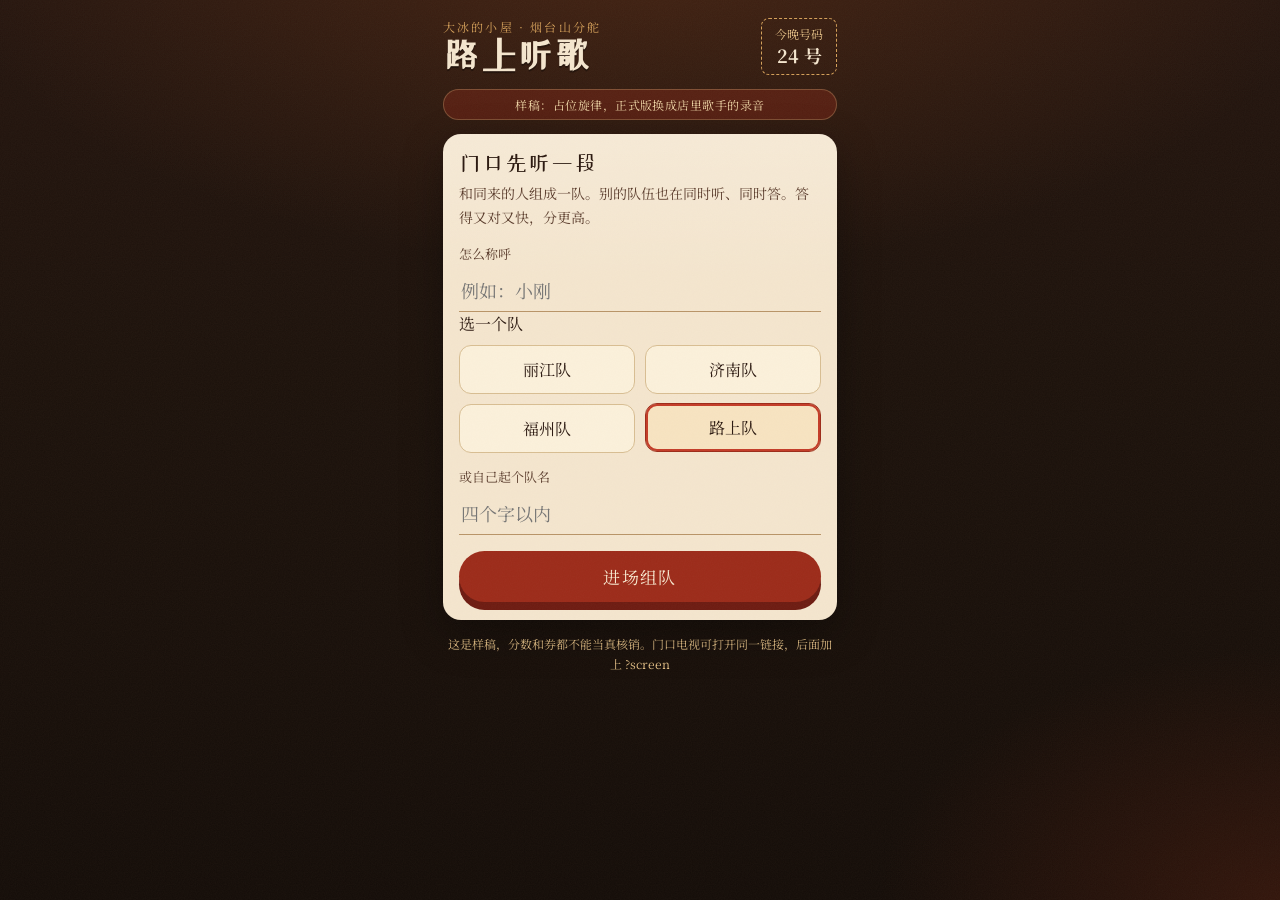
==== listen-sample/index.html @ 8f133578 "Add 路上听歌 queue-game sample at /listen-sample/ Clickable prototype only. Does not change published ga" ====
<!DOCTYPE html>
<html lang="zh-CN">
<head>
  <meta charset="UTF-8" />
  <meta name="viewport" content="width=device-width, initial-scale=1, viewport-fit=cover" />
  <meta name="theme-color" content="#1c120c" />
  <title>路上听歌 · 大冰的小屋烟台山分舵（样稿）</title>
  <link rel="preconnect" href="https://fonts.googleapis.com" />
  <link rel="preconnect" href="https://fonts.gstatic.com" crossorigin />
  <link href="https://fonts.googleapis.com/css2?family=Ma+Shan+Zheng&family=Noto+Serif+SC:wght@400;600;700&family=ZCOOL+XiaoWei&display=swap" rel="stylesheet" />
  <link rel="stylesheet" href="styles.css" />
</head>
<body>
  <div class="grain" aria-hidden="true"></div>
  <div id="app"></div>
  <script src="app.js"></script>
</body>
</html>
---- listen-sample/styles.css ----
:root {
  --bg: #1c120c;
  --bg-2: #2b1a12;
  --paper: #f4e6cf;
  --paper-2: #ead6b3;
  --ink: #2a1810;
  --ink-soft: #5b3d2e;
  --red: #9c2b1a;
  --seal: #c43c28;
  --gold: #d4a05a;
  --amber: #e8c48a;
  --line: #c9b089;
  --good: #2f6b45;
  --shadow: 0 14px 40px rgba(0, 0, 0, 0.35);
  --font: "Noto Serif SC", "Noto Serif CJK SC", "Songti SC", serif;
  --display: "ZCOOL XiaoWei", "Noto Serif SC", serif;
  --brush: "Ma Shan Zheng", "ZCOOL XiaoWei", cursive;
}

* { box-sizing: border-box; margin: 0; padding: 0; }

html, body {
  min-height: 100%;
  background: var(--bg);
  color: var(--paper);
  font-family: var(--font);
  -webkit-font-smoothing: antialiased;
}

body {
  min-height: 100dvh;
  background:
    radial-gradient(1200px 600px at 50% -10%, rgba(196, 92, 38, 0.22), transparent 60%),
    radial-gradient(800px 500px at 100% 100%, rgba(80, 30, 16, 0.5), transparent 50%),
    linear-gradient(180deg, #24150f 0%, #1c120c 40%, #140d09 100%);
}

.grain {
  pointer-events: none;
  position: fixed;
  inset: 0;
  z-index: 8;
  opacity: 0.08;
  background-image: url("data:image/svg+xml;utf8,<svg xmlns='http://www.w3.org/2000/svg' width='180' height='180'><filter id='n'><feTurbulence type='fractalNoise' baseFrequency='0.85' numOctaves='2' stitchTiles='stitch'/><feColorMatrix values='0 0 0 0 0.7  0 0 0 0 0.5  0 0 0 0 0.3  0 0 0 0.55 0'/></filter><rect width='100%' height='100%' filter='url(%23n)'/></svg>");
}

#app { position: relative; z-index: 1; }

button, input { font-family: inherit; }

button {
  cursor: pointer;
  border: 0;
  color: inherit;
  background: none;
}

button:disabled { cursor: default; opacity: 0.55; }

.sample-banner {
  display: flex;
  align-items: center;
  justify-content: center;
  gap: 8px;
  text-align: center;
  font-size: 12px;
  letter-spacing: 0.04em;
  color: #f0d7a8;
  background: rgba(156, 43, 26, 0.35);
  border: 1px solid rgba(232, 196, 138, 0.28);
  border-radius: 999px;
  padding: 6px 12px;
  line-height: 1.45;
}

/* ---------- phone shell ---------- */
.phone-shell {
  width: min(430px, 100%);
  margin: 0 auto;
  min-height: 100dvh;
  padding: 18px 18px calc(24px + env(safe-area-inset-bottom));
  display: flex;
  flex-direction: column;
  gap: 14px;
}

.topbar {
  display: flex;
  align-items: flex-start;
  justify-content: space-between;
  gap: 12px;
}

.brand-kicker {
  font-size: 12px;
  letter-spacing: 0.18em;
  color: var(--gold);
  text-transform: none;
}

.brand-title {
  font-family: var(--display);
  font-size: 36px;
  line-height: 1.1;
  color: var(--paper);
  text-shadow: 0 2px 0 rgba(0,0,0,0.35);
}

.queue-pill {
  flex: 0 0 auto;
  border: 1px dashed var(--gold);
  color: var(--amber);
  border-radius: 8px;
  padding: 6px 10px;
  font-size: 12px;
  text-align: center;
  min-width: 76px;
}

.queue-pill strong {
  display: block;
  font-size: 18px;
  font-weight: 700;
  color: var(--paper);
}

.paper {
  background:
    linear-gradient(180deg, rgba(255,255,255,0.18), transparent 30%),
    var(--paper);
  color: var(--ink);
  border-radius: 18px;
  padding: 18px 16px;
  box-shadow: var(--shadow);
  position: relative;
}

.paper h2 {
  font-family: var(--display);
  font-size: 22px;
  font-weight: 400;
  margin-bottom: 8px;
}

.muted { color: var(--ink-soft); font-size: 14px; line-height: 1.7; }

label.field {
  display: block;
  margin-top: 14px;
  font-size: 13px;
  color: var(--ink-soft);
}

input[type="text"] {
  width: 100%;
  margin-top: 6px;
  border: 0;
  border-bottom: 1px solid #b89468;
  background: transparent;
  color: var(--ink);
  font-size: 18px;
  padding: 8px 2px;
  outline: none;
}

.team-grid {
  display: grid;
  grid-template-columns: 1fr 1fr;
  gap: 10px;
  margin-top: 10px;
}

.team-chip {
  appearance: none;
  background: #fbf1dc;
  border: 1px solid #d8be93;
  border-radius: 12px;
  padding: 12px 8px;
  color: var(--ink);
  font-size: 16px;
  transition: 0.15s transform, 0.15s box-shadow, 0.15s border-color;
}

.team-chip.selected {
  border-color: var(--red);
  box-shadow: inset 0 0 0 2px var(--seal);
  background: #f7e4c2;
  transform: translateY(-1px);
}

.btn-main {
  width: 100%;
  margin-top: 16px;
  background: var(--red);
  color: #f8ead2;
  border-radius: 999px;
  padding: 13px 18px;
  font-size: 17px;
  letter-spacing: 0.08em;
  box-shadow: 0 8px 0 #6d1b12;
}

.btn-main:active { transform: translateY(2px); box-shadow: 0 6px 0 #6d1b12; }

.btn-ghost {
  width: 100%;
  margin-top: 8px;
  color: var(--ink-soft);
  padding: 10px;
  font-size: 14px;
  text-decoration: underline;
  text-underline-offset: 3px;
}

.called-btn {
  position: sticky;
  bottom: 0;
  width: 100%;
  background: transparent;
  color: var(--amber);
  border: 1px solid rgba(232, 196, 138, 0.45);
  border-radius: 999px;
  padding: 11px 16px;
  font-size: 15px;
  letter-spacing: 0.12em;
  backdrop-filter: blur(8px);
  background: rgba(28, 18, 12, 0.65);
}

/* lobby */
.team-row {
  display: flex;
  align-items: center;
  justify-content: space-between;
  padding: 10px 0;
  border-bottom: 1px dashed #d8be93;
  font-size: 16px;
}
.team-row:last-child { border-bottom: 0; }
.tag {
  font-size: 11px;
  letter-spacing: 0.08em;
  border: 1px solid currentColor;
  border-radius: 999px;
  padding: 2px 8px;
}
.tag.me { color: var(--red); }
.tag.bot { color: var(--ink-soft); }

/* question */
.round-meta {
  display: flex;
  align-items: center;
  justify-content: space-between;
  color: var(--amber);
  font-size: 14px;
}

.timer-wrap {
  display: flex;
  flex-direction: column;
  align-items: center;
  gap: 8px;
  margin: 6px 0 4px;
}

.timer {
  width: 92px;
  height: 92px;
  position: relative;
}
.timer svg { width: 100%; height: 100%; transform: rotate(-90deg); }
.timer .num {
  position: absolute;
  inset: 0;
  display: grid;
  place-items: center;
  font-family: var(--display);
  font-size: 32px;
  color: var(--paper);
}

.listen-card {
  text-align: center;
  padding: 16px 12px 14px;
}

.eq {
  height: 36px;
  display: flex;
  align-items: flex-end;
  justify-content: center;
  gap: 4px;
  margin: 8px 0 10px;
}
.eq span {
  width: 4px;
  height: 8px;
  background: var(--red);
  border-radius: 2px;
  transform-origin: bottom;
}
.eq.playing span { animation: bounce 0.9s ease-in-out infinite; }
.eq.playing span:nth-child(2) { animation-delay: 0.1s; }
.eq.playing span:nth-child(3) { animation-delay: 0.18s; }
.eq.playing span:nth-child(4) { animation-delay: 0.05s; }
.eq.playing span:nth-child(5) { animation-delay: 0.22s; }
.eq.playing span:nth-child(6) { animation-delay: 0.12s; }
.eq.playing span:nth-child(7) { animation-delay: 0.28s; }
@keyframes bounce {
  0%, 100% { height: 8px; }
  50% { height: 28px; }
}

.btn-play {
  background: #2a1810;
  color: var(--paper);
  border-radius: 999px;
  padding: 8px 18px;
  font-size: 14px;
}

.options {
  display: grid;
  gap: 10px;
}

.option {
  text-align: left;
  background: var(--paper);
  color: var(--ink);
  border-radius: 14px;
  padding: 13px 14px;
  font-size: 17px;
  line-height: 1.4;
  border: 1px solid transparent;
  box-shadow: 0 6px 0 rgba(0,0,0,0.18);
}

.option:active { transform: translateY(2px); box-shadow: 0 4px 0 rgba(0,0,0,0.18); }
.option.picked { border-color: var(--gold); box-shadow: inset 0 0 0 2px var(--gold), 0 6px 0 rgba(0,0,0,0.18); }
.option.correct { background: #e4f0e4; border-color: var(--good); }
.option.wrong { background: #f6ddd6; border-color: var(--seal); }

.mini-board {
  display: grid;
  grid-template-columns: 1fr 1fr;
  gap: 8px 12px;
  font-size: 13px;
  color: var(--amber);
}
.mini-board b { color: var(--paper); font-weight: 600; }
.mini-board .is-me b { color: #ffe7b0; }

.gain {
  font-family: var(--display);
  color: var(--gold);
  font-size: 28px;
  text-align: center;
}

/* results / coupon */
.rank-list { display: flex; flex-direction: column; gap: 8px; margin-top: 8px; }
.rank-item {
  display: grid;
  grid-template-columns: 36px 1fr auto;
  gap: 8px;
  align-items: center;
  padding: 8px 4px;
  border-bottom: 1px dashed #d8be93;
}
.rank-item .pos {
  font-family: var(--brush);
  font-size: 28px;
  color: var(--red);
  text-align: center;
}

.coupon {
  margin-top: 4px;
  border: 2px dashed #b24332;
  background:
    repeating-linear-gradient(-45deg, transparent, transparent 8px, rgba(156,43,26,0.04) 8px, rgba(156,43,26,0.04) 16px),
    #fbf1dc;
  border-radius: 16px;
  padding: 16px 14px 14px;
  text-align: center;
  position: relative;
  overflow: hidden;
}
.coupon .shop {
  letter-spacing: 0.2em;
  font-size: 12px;
  color: var(--red);
}
.coupon h3 {
  font-family: var(--brush);
  font-size: 34px;
  color: var(--red);
  margin: 4px 0 8px;
}
.coupon .gift {
  font-size: 16px;
  color: var(--ink);
  line-height: 1.8;
  padding-right: 70px;
}
.seal {
  position: absolute;
  right: 10px;
  top: 58px;
  width: 64px;
  height: 64px;
  border: 3px solid var(--seal);
  color: var(--seal);
  border-radius: 50%;
  display: grid;
  place-items: center;
  font-family: var(--brush);
  font-size: 22px;
  transform: rotate(-18deg);
  opacity: 0.9;
  background: rgba(255,255,255,0.2);
}

.fine-print { font-size: 12px; color: var(--ink-soft); margin-top: 8px; }

/* ---------- called ---------- */
.called-hero {
  text-align: center;
  padding: 24px 10px 8px;
}
.called-hero .no {
  font-family: var(--display);
  font-size: 64px;
  color: #ffe7b0;
  line-height: 1;
}
.called-hero p { color: var(--amber); margin-top: 8px; font-size: 16px; }

/* ---------- big screen ---------- */
body.screen-mode { overflow: hidden; }
.screen {
  min-height: 100dvh;
  padding: 28px 40px 32px;
  display: grid;
  grid-template-rows: auto auto 1fr auto;
  gap: 16px;
}
.screen-head {
  display: flex;
  justify-content: space-between;
  align-items: flex-end;
  gap: 20px;
}
.screen-head h1 {
  font-family: var(--display);
  font-size: clamp(40px, 6vw, 72px);
  line-height: 0.95;
}
.screen-now {
  text-align: center;
  color: var(--amber);
  font-size: clamp(20px, 2.6vw, 32px);
}
.screen-now .big {
  display: block;
  margin-top: 6px;
  color: var(--paper);
  font-family: var(--display);
  font-size: clamp(28px, 4vw, 48px);
}
.bars { display: flex; flex-direction: column; justify-content: center; gap: 14px; }
.bar-row { display: grid; grid-template-columns: 140px 1fr 110px; gap: 16px; align-items: center; }
.bar-row .name { font-size: 24px; }
.bar-row .name.me { color: #ffe7b0; }
.bar-track {
  height: 28px;
  background: rgba(255,255,255,0.06);
  border: 1px solid rgba(232, 196, 138, 0.2);
  border-radius: 999px;
  overflow: hidden;
}
.bar-fill {
  height: 100%;
  width: 0;
  background: linear-gradient(90deg, #9c2b1a, #d4a05a);
  border-radius: 999px;
  transition: width 0.6s ease;
}
.bar-row .pts { font-family: var(--display); font-size: 28px; text-align: right; color: var(--gold); }
.screen-foot {
  display: flex;
  justify-content: space-between;
  align-items: center;
  color: var(--amber);
  font-size: 15px;
  gap: 16px;
}

.idle-actions { text-align: center; margin-top: 18px; }
.idle-actions .btn-main { max-width: 280px; margin-left: auto; margin-right: auto; }

@media (max-width: 720px) {
  .screen { padding: 16px 16px 20px; }
  .bar-row { grid-template-columns: 86px 1fr 64px; gap: 8px; }
  .bar-row .name { font-size: 16px; }
  .bar-row .pts { font-size: 18px; }
  .screen-head h1 { font-size: 36px; }
}
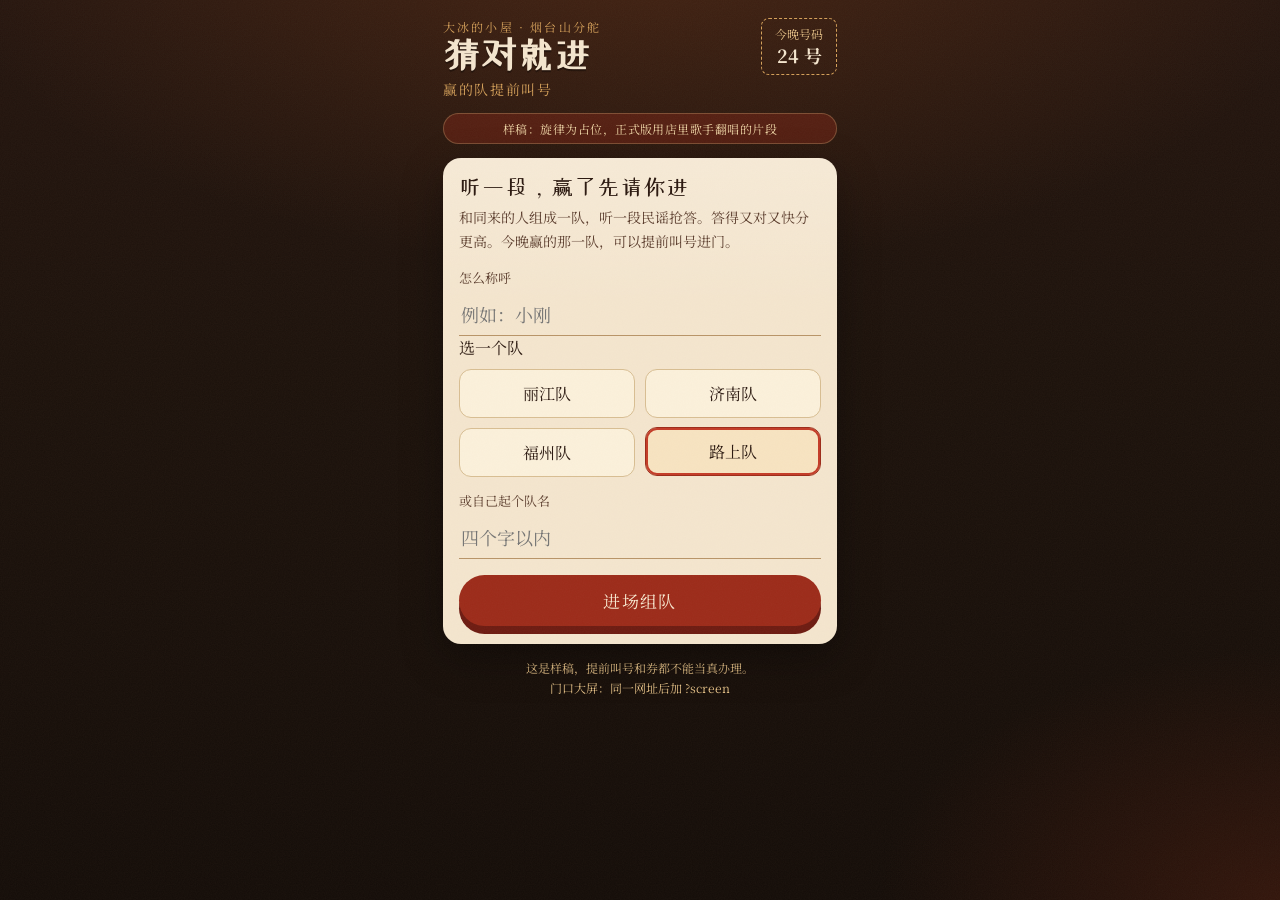
==== commit fdfb92c3: "Update listen-sample: rename to 猜对就进, use well-known folk songs Winning team prize is early call (提前" ====
--- a/listen-sample/index.html
+++ b/listen-sample/index.html
@@ -4,7 +4,7 @@
   <meta charset="UTF-8" />
   <meta name="viewport" content="width=device-width, initial-scale=1, viewport-fit=cover" />
   <meta name="theme-color" content="#1c120c" />
-  <title>路上听歌 · 大冰的小屋烟台山分舵（样稿）</title>
+  <title>猜对就进 · 赢的队提前叫号 · 大冰的小屋烟台山分舵（样稿）</title>
   <link rel="preconnect" href="https://fonts.googleapis.com" />
   <link rel="preconnect" href="https://fonts.gstatic.com" crossorigin />
   <link href="https://fonts.googleapis.com/css2?family=Ma+Shan+Zheng&family=Noto+Serif+SC:wght@400;600;700&family=ZCOOL+XiaoWei&display=swap" rel="stylesheet" />
--- a/listen-sample/styles.css
+++ b/listen-sample/styles.css
@@ -105,6 +105,12 @@
   color: var(--paper);
   text-shadow: 0 2px 0 rgba(0,0,0,0.35);
 }
+.brand-sub {
+  margin-top: 4px;
+  font-size: 14px;
+  letter-spacing: 0.12em;
+  color: var(--gold);
+}
 
 .queue-pill {
   flex: 0 0 auto;
@@ -280,6 +286,12 @@
   color: var(--paper);
 }
 
+.hint {
+  margin-top: 8px;
+  font-size: 14px;
+  color: var(--ink-soft);
+  letter-spacing: 0.04em;
+}
 .listen-card {
   text-align: center;
   padding: 16px 12px 14px;
@@ -388,6 +400,39 @@
   position: relative;
   overflow: hidden;
 }
+.early-prize {
+  background: #9c2b1a;
+  color: #f8ead2;
+  border-radius: 14px;
+  padding: 12px 14px;
+  text-align: center;
+  letter-spacing: 0.08em;
+  font-size: 16px;
+  line-height: 1.5;
+}
+.early-prize strong {
+  display: block;
+  font-family: var(--display);
+  font-size: 26px;
+  font-weight: 400;
+  letter-spacing: 0.08em;
+  margin-top: 2px;
+}
+.tag.win {
+  color: var(--red);
+  border-color: var(--red);
+}
+.rank-item.winner {
+  background: #f7e4c2;
+  border-radius: 10px;
+  padding: 8px 8px;
+  border-bottom: 0;
+}
+.rank-item .tag {
+  display: inline-block;
+  margin-left: 6px;
+  vertical-align: middle;
+}
 .coupon .shop {
   letter-spacing: 0.2em;
   font-size: 12px;
